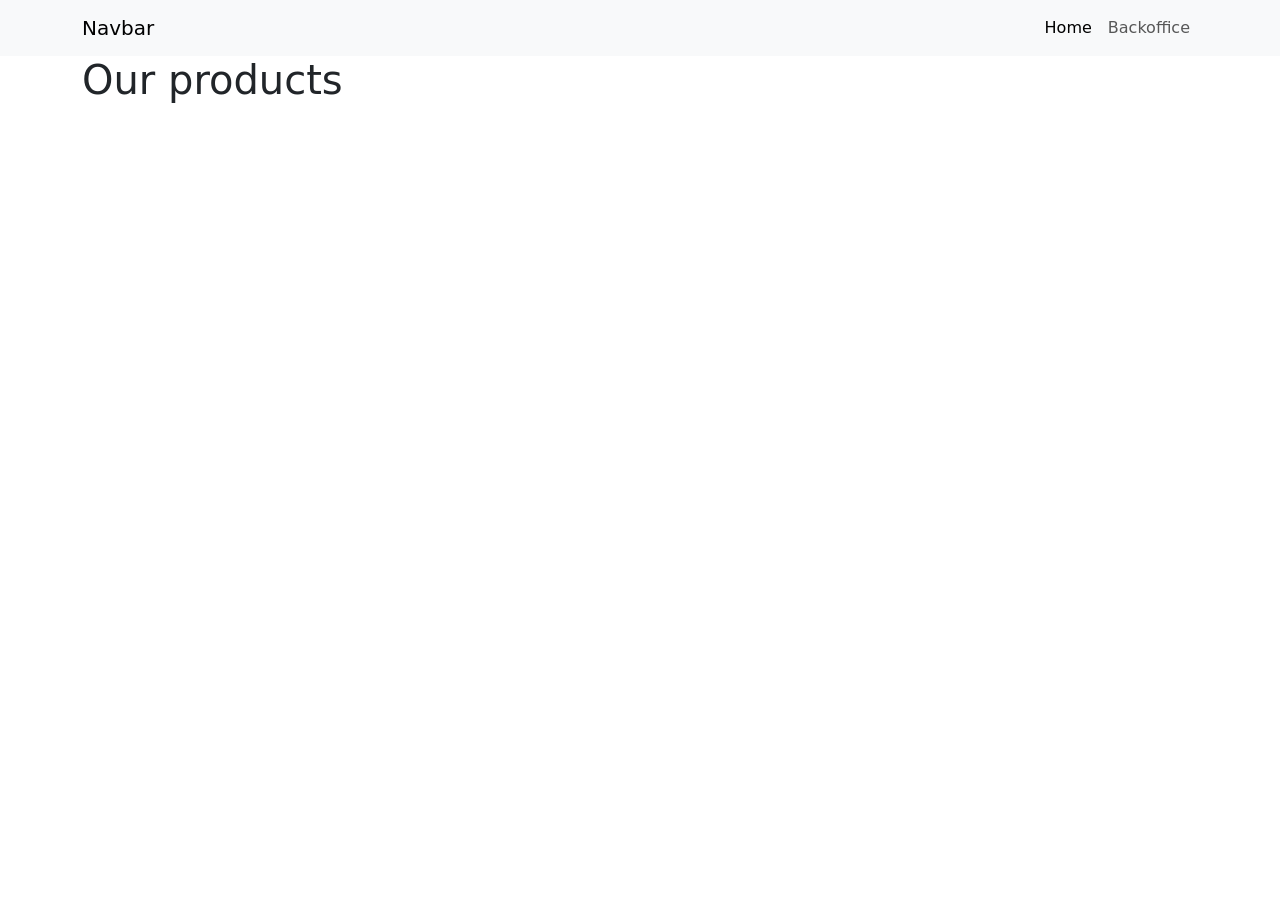
==== index.html @ 9085438d "first commit" ====
<!DOCTYPE html>
<html lang="en">
  <head>
    <meta charset="utf-8" />
    <meta name="viewport" content="width=device-width, initial-scale=1" />
    <title>Homepage</title>
    <link
      href="https://cdn.jsdelivr.net/npm/bootstrap@5.3.5/dist/css/bootstrap.min.css"
      rel="stylesheet"
      integrity="sha384-SgOJa3DmI69IUzQ2PVdRZhwQ+dy64/BUtbMJw1MZ8t5HZApcHrRKUc4W0kG879m7"
      crossorigin="anonymous"
    />
    <link rel="stylesheet" href="https://cdn.jsdelivr.net/npm/bootstrap-icons@1.11.3/font/bootstrap-icons.min.css" />
    <script src="assets/scripts/index.js" defer></script>
  </head>
  <body>
    <nav class="navbar navbar-expand-lg bg-body-tertiary">
      <div class="container">
        <a class="navbar-brand" href="#">Navbar</a>
        <button
          class="navbar-toggler"
          type="button"
          data-bs-toggle="collapse"
          data-bs-target="#navbarNavAltMarkup"
          aria-controls="navbarNavAltMarkup"
          aria-expanded="false"
          aria-label="Toggle navigation"
        >
          <span class="navbar-toggler-icon"></span>
        </button>
        <div class="collapse navbar-collapse justify-content-end" id="navbarNavAltMarkup">
          <div class="navbar-nav">
            <a class="nav-link active" aria-current="page" href="#">Home</a>
            <a class="nav-link" href="./backoffice.html">Backoffice</a>
          </div>
        </div>
      </div>
    </nav>
    <div class="container">
      <div id="products-row" class="row">
        <div class="col-12"><h1>Our products</h1></div>
        <!-- <div class="col-md-3">
          <div class="card">
            <img
              src="https://developers.elementor.com/docs/assets/img/elementor-placeholder-image.png"
              class="card-img-top object-fit-cover"
              alt="placeholder"
            />
            <div class="card-body">
              <h5 class="card-title">Card title</h5>
              <p class="card-price">300</p>
              <p class="card-text">Some quick example text to build on the card title and make up the bulk of the card's content.</p>
              <div class="d-flex justify-content-between">
                <a href="#" class="btn btn-primary">Explore</a>
                <a href="#" class="btn btn-danger"><i class="bi bi-pencil-square"></i></a>
              </div>
            </div>
          </div>
        </div> -->
      </div>
    </div>
    <script
      src="https://cdn.jsdelivr.net/npm/bootstrap@5.3.5/dist/js/bootstrap.bundle.min.js"
      integrity="sha384-k6d4wzSIapyDyv1kpU366/PK5hCdSbCRGRCMv+eplOQJWyd1fbcAu9OCUj5zNLiq"
      crossorigin="anonymous"
    ></script>
  </body>
</html>
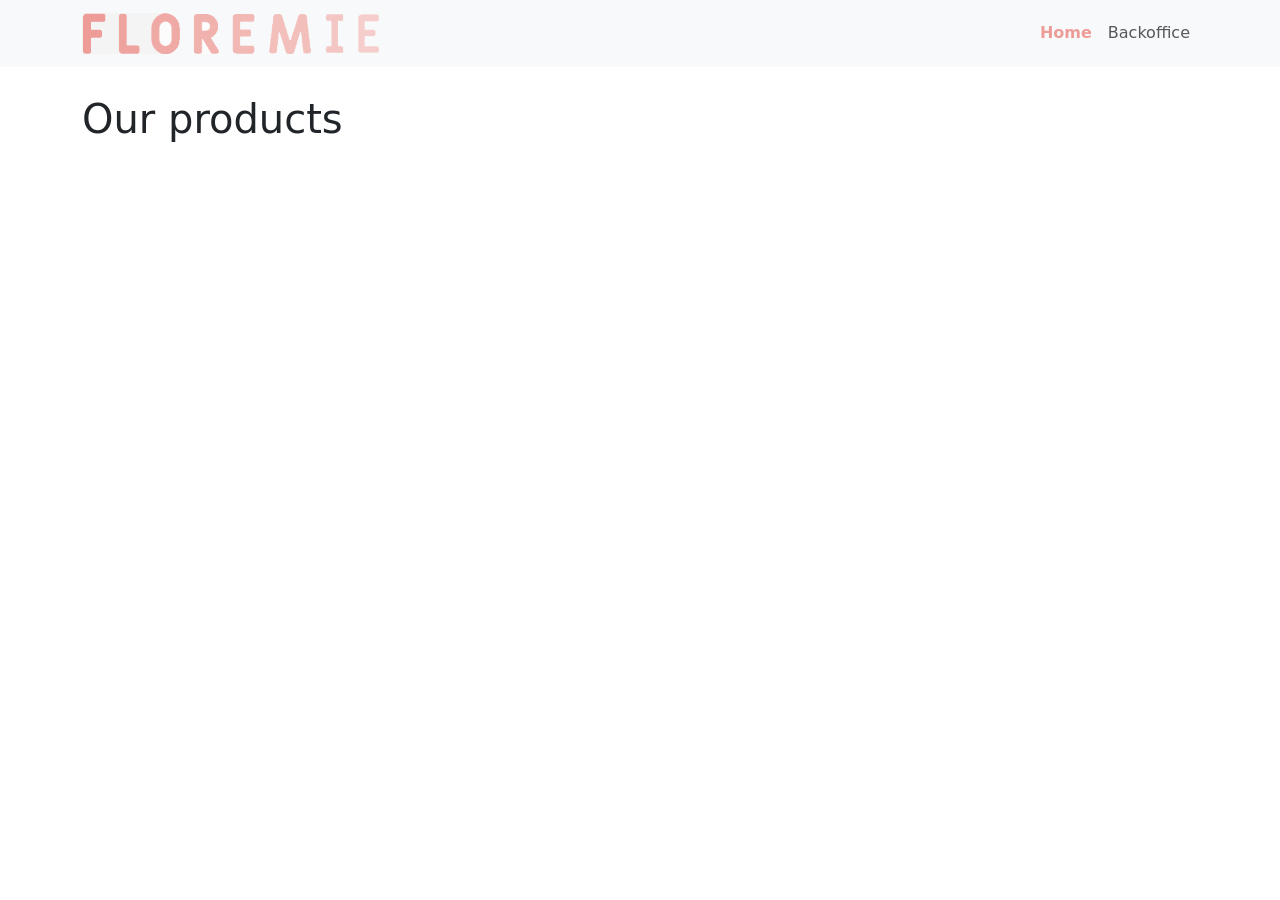
==== commit e2039b66: "minor graphics change" ====
--- a/index.html
+++ b/index.html
@@ -11,12 +11,13 @@
       crossorigin="anonymous"
     />
     <link rel="stylesheet" href="https://cdn.jsdelivr.net/npm/bootstrap-icons@1.11.3/font/bootstrap-icons.min.css" />
+    <link rel="stylesheet" href="assets/css/style.css" />
     <script src="assets/scripts/index.js" defer></script>
   </head>
   <body>
     <nav class="navbar navbar-expand-lg bg-body-tertiary">
       <div class="container">
-        <a class="navbar-brand" href="#">Navbar</a>
+        <a class="navbar-brand" href="./index.html"><img id="website-logo" src="assets/images/Logo.png" alt="Logo" /></a>
         <button
           class="navbar-toggler"
           type="button"
@@ -30,33 +31,15 @@
         </button>
         <div class="collapse navbar-collapse justify-content-end" id="navbarNavAltMarkup">
           <div class="navbar-nav">
-            <a class="nav-link active" aria-current="page" href="#">Home</a>
+            <a class="nav-link active fw-bold flo-primary-color" aria-current="page" href="./index.html">Home</a>
             <a class="nav-link" href="./backoffice.html">Backoffice</a>
           </div>
         </div>
       </div>
     </nav>
     <div class="container">
-      <div id="products-row" class="row">
+      <div id="products-row" class="row mt-1 mb-4 gy-4">
         <div class="col-12"><h1>Our products</h1></div>
-        <!-- <div class="col-md-3">
-          <div class="card">
-            <img
-              src="https://developers.elementor.com/docs/assets/img/elementor-placeholder-image.png"
-              class="card-img-top object-fit-cover"
-              alt="placeholder"
-            />
-            <div class="card-body">
-              <h5 class="card-title">Card title</h5>
-              <p class="card-price">300</p>
-              <p class="card-text">Some quick example text to build on the card title and make up the bulk of the card's content.</p>
-              <div class="d-flex justify-content-between">
-                <a href="#" class="btn btn-primary">Explore</a>
-                <a href="#" class="btn btn-danger"><i class="bi bi-pencil-square"></i></a>
-              </div>
-            </div>
-          </div>
-        </div> -->
       </div>
     </div>
     <script
--- a/assets/css/style.css
+++ b/assets/css/style.css
@@ -0,0 +1,7 @@
+#website-logo {
+  width: 300px;
+}
+
+.flo-primary-color {
+  color: #ee9c97 !important;
+}
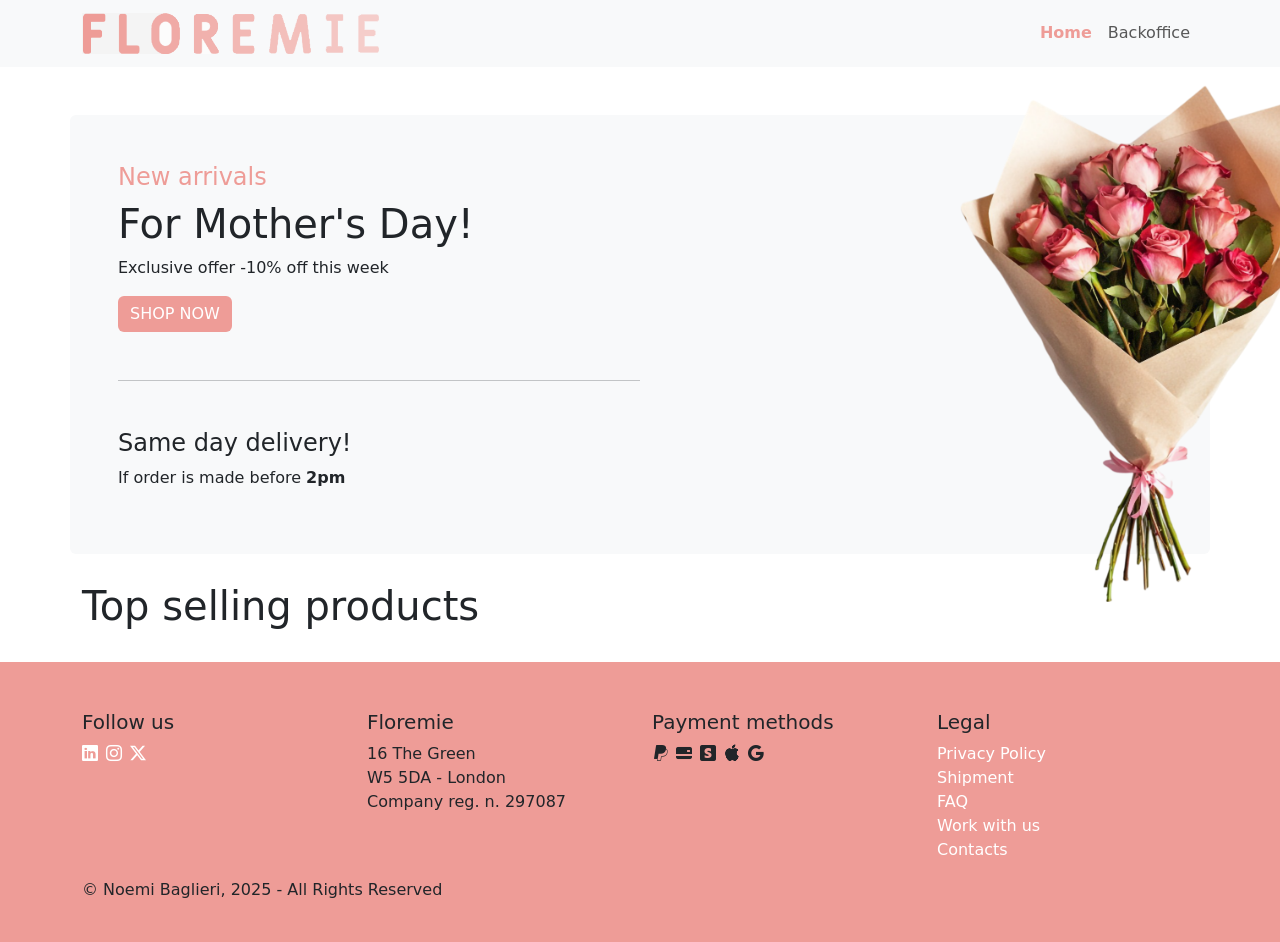
==== commit dec2f238: "homepage completed" ====
--- a/index.html
+++ b/index.html
@@ -38,10 +38,79 @@
       </div>
     </nav>
     <div class="container">
-      <div id="products-row" class="row mt-1 mb-4 gy-4">
-        <div class="col-12"><h1>Our products</h1></div>
+      <div class="row mt-5">
+        <div class="col-md-12 bg-body-tertiary p-5 rounded-2 position-relative">
+          <h1 class="fs-4 flo-primary-color">New arrivals</h1>
+          <h2 class="fs-1">For Mother's Day!</h2>
+          <p>Exclusive offer -10% off this week</p>
+          <a href="#" class="btn btn-primary flo-primary-bg-color text-uppercase">shop now</a>
+          <div class="hero-position">
+            <img class="hero-img" src="assets/images/hero-flowers.png" alt="A photo of a lovely pink bouquet" />
+          </div>
+          <hr class="mt-5 mb-0" />
+          <div class="mt-5">
+            <h3 class="fs-4">Same day delivery!</h3>
+            <p>If order is made before <strong>2pm</strong></p>
+          </div>
+        </div>
       </div>
     </div>
+    <div class="container">
+      <div id="products-row" class="row mt-1 mb-4 gy-4">
+        <div class="col-12"><h1>Top selling products</h1></div>
+      </div>
+    </div>
+    <footer class="p-4">
+      <div class="container-fluid">
+        <div class="container">
+          <div class="row mt-4">
+            <div class="col-md-3">
+              <h5>Follow us</h5>
+              <ul class="d-flex gap-2">
+                <li>
+                  <a href="#"><i class="bi bi-linkedin"></i></a>
+                </li>
+                <li>
+                  <a href="#"><i class="bi bi-instagram"></i></a>
+                </li>
+                <li>
+                  <a href="#"><i class="bi bi-twitter-x"></i></a>
+                </li>
+              </ul>
+            </div>
+            <div class="col-md-3">
+              <h5>Floremie</h5>
+              <ul>
+                <li>16 The Green</li>
+                <li>W5 5DA - London</li>
+                <li>Company reg. n. 297087</li>
+              </ul>
+            </div>
+            <div class="col-md-3">
+              <h5>Payment methods</h5>
+              <ul class="d-flex gap-2">
+                <li><i class="bi bi-paypal"></i></li>
+                <li><i class="bi bi-credit-card-2-back-fill"></i></li>
+                <li><i class="bi bi-stripe"></i></li>
+                <li><i class="bi bi-apple"></i></li>
+                <li><i class="bi bi-google"></i></li>
+              </ul>
+            </div>
+            <div class="col-md-3">
+              <h5>Legal</h5>
+              <ul>
+                <li><a href="#">Privacy Policy</a></li>
+                <li><a href="#">Shipment</a></li>
+                <li><a href="#">FAQ</a></li>
+                <li><a href="#">Work with us</a></li>
+                <li><a href="#">Contacts</a></li>
+              </ul>
+            </div>
+            <div class="col-md-12"><p>&copy; Noemi Baglieri, 2025 - All Rights Reserved</p></div>
+          </div>
+        </div>
+      </div>
+    </footer>
     <script
       src="https://cdn.jsdelivr.net/npm/bootstrap@5.3.5/dist/js/bootstrap.bundle.min.js"
       integrity="sha384-k6d4wzSIapyDyv1kpU366/PK5hCdSbCRGRCMv+eplOQJWyd1fbcAu9OCUj5zNLiq"
--- a/assets/css/style.css
+++ b/assets/css/style.css
@@ -5,3 +5,51 @@
 .flo-primary-color {
   color: #ee9c97 !important;
 }
+.flo-primary-bg-color {
+  background-color: #ee9c97 !important;
+  font-weight: 500;
+  border: none !important;
+}
+.flo-primary-bg-color:hover {
+  background-color: #eeb7b4 !important;
+  border: none !important;
+}
+
+.hero-img {
+  max-width: 350px;
+}
+
+.hero-position {
+  position: absolute;
+  top: -30px;
+  right: -100px;
+}
+
+.card-min-height {
+  min-height: 25rem;
+}
+
+hr {
+  width: 50%;
+}
+
+footer {
+  background-color: #ee9c97 !important;
+}
+
+ul {
+  padding: 0;
+}
+
+li {
+  list-style: none;
+}
+
+footer a {
+  color: white;
+  text-decoration: none;
+}
+
+footer a:hover {
+  color: #352f2e;
+}
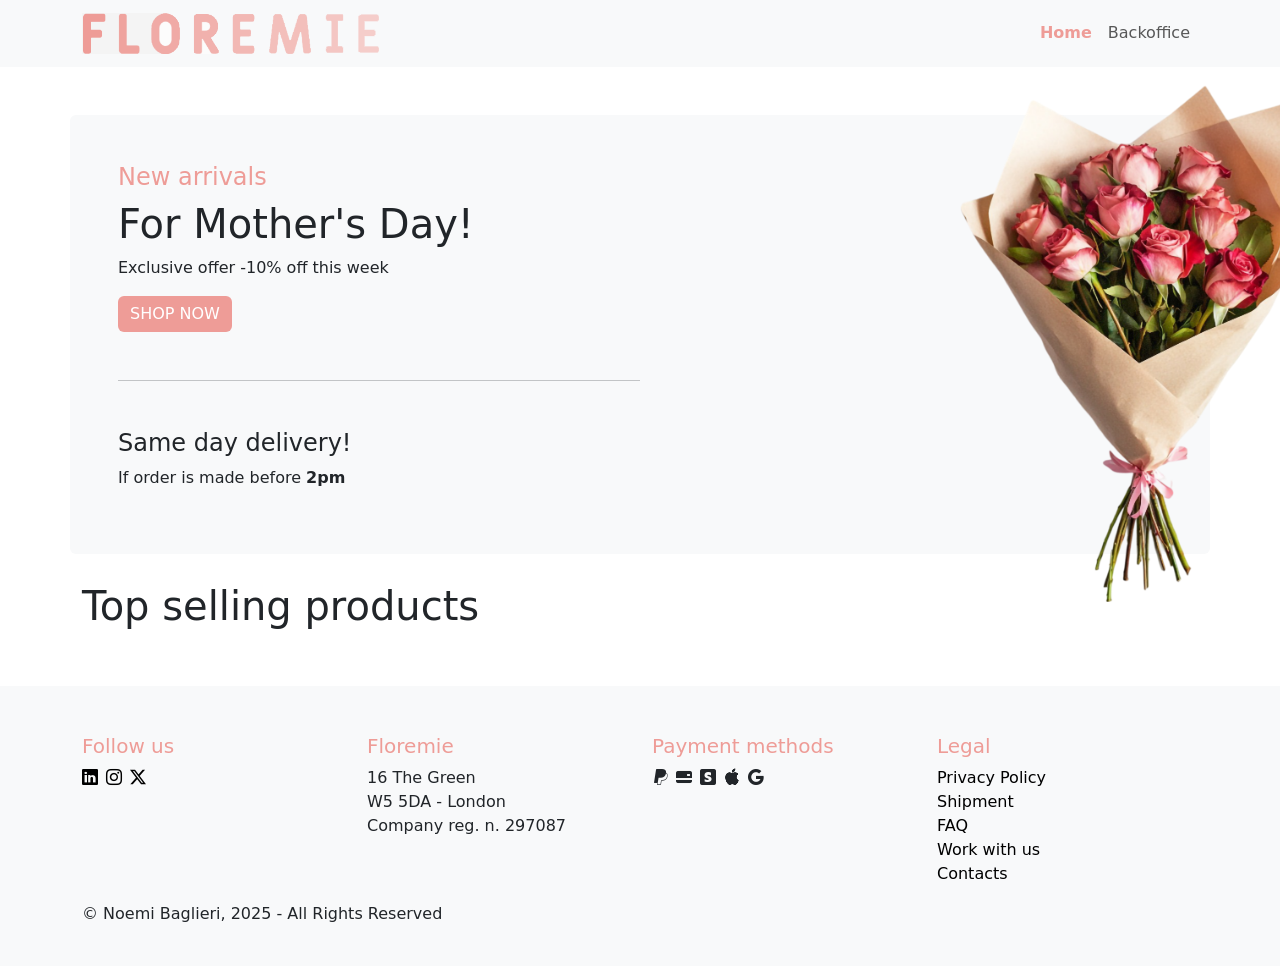
==== commit 3fb30223: "more graphic changes" ====
--- a/index.html
+++ b/index.html
@@ -12,6 +12,7 @@
     />
     <link rel="stylesheet" href="https://cdn.jsdelivr.net/npm/bootstrap-icons@1.11.3/font/bootstrap-icons.min.css" />
     <link rel="stylesheet" href="assets/css/style.css" />
+    <link rel="icon" type="image" href="./assets/images/favicon.png" />
     <script src="assets/scripts/index.js" defer></script>
   </head>
   <body>
@@ -45,7 +46,7 @@
           <p>Exclusive offer -10% off this week</p>
           <a href="#" class="btn btn-primary flo-primary-bg-color text-uppercase">shop now</a>
           <div class="hero-position">
-            <img class="hero-img" src="assets/images/hero-flowers.png" alt="A photo of a lovely pink bouquet" />
+            <img class="hero-img d-none d-md-block" src="assets/images/hero-flowers.png" alt="A photo of a lovely pink bouquet" />
           </div>
           <hr class="mt-5 mb-0" />
           <div class="mt-5">
@@ -56,16 +57,16 @@
       </div>
     </div>
     <div class="container">
-      <div id="products-row" class="row mt-1 mb-4 gy-4">
+      <div id="products-row" class="row mt-1 mb-5 gy-4">
         <div class="col-12"><h1>Top selling products</h1></div>
       </div>
     </div>
-    <footer class="p-4">
+    <footer class="p-4 bg-body-tertiary">
       <div class="container-fluid">
         <div class="container">
           <div class="row mt-4">
             <div class="col-md-3">
-              <h5>Follow us</h5>
+              <h5 class="flo-primary-color">Follow us</h5>
               <ul class="d-flex gap-2">
                 <li>
                   <a href="#"><i class="bi bi-linkedin"></i></a>
@@ -79,7 +80,7 @@
               </ul>
             </div>
             <div class="col-md-3">
-              <h5>Floremie</h5>
+              <h5 class="flo-primary-color">Floremie</h5>
               <ul>
                 <li>16 The Green</li>
                 <li>W5 5DA - London</li>
@@ -87,7 +88,7 @@
               </ul>
             </div>
             <div class="col-md-3">
-              <h5>Payment methods</h5>
+              <h5 class="flo-primary-color">Payment methods</h5>
               <ul class="d-flex gap-2">
                 <li><i class="bi bi-paypal"></i></li>
                 <li><i class="bi bi-credit-card-2-back-fill"></i></li>
@@ -97,7 +98,7 @@
               </ul>
             </div>
             <div class="col-md-3">
-              <h5>Legal</h5>
+              <h5 class="flo-primary-color">Legal</h5>
               <ul>
                 <li><a href="#">Privacy Policy</a></li>
                 <li><a href="#">Shipment</a></li>
--- a/assets/css/style.css
+++ b/assets/css/style.css
@@ -33,10 +33,6 @@
   width: 50%;
 }
 
-footer {
-  background-color: #ee9c97 !important;
-}
-
 ul {
   padding: 0;
 }
@@ -46,10 +42,25 @@
 }
 
 footer a {
-  color: white;
+  color: #000000;
   text-decoration: none;
 }
 
 footer a:hover {
-  color: #352f2e;
+  color: #575352;
+  text-decoration: underline wavy;
+  text-underline-offset: 4px;
+  text-decoration-color: #ee9c97;
 }
+
+.nav-link:hover:not(.active) {
+  text-decoration: underline wavy;
+  text-underline-offset: 4px;
+  text-decoration-color: #ee9c97;
+}
+
+.cute-underline {
+  text-decoration: underline wavy;
+  text-underline-offset: 8px;
+  text-decoration-color: #ee9c97;
+}
